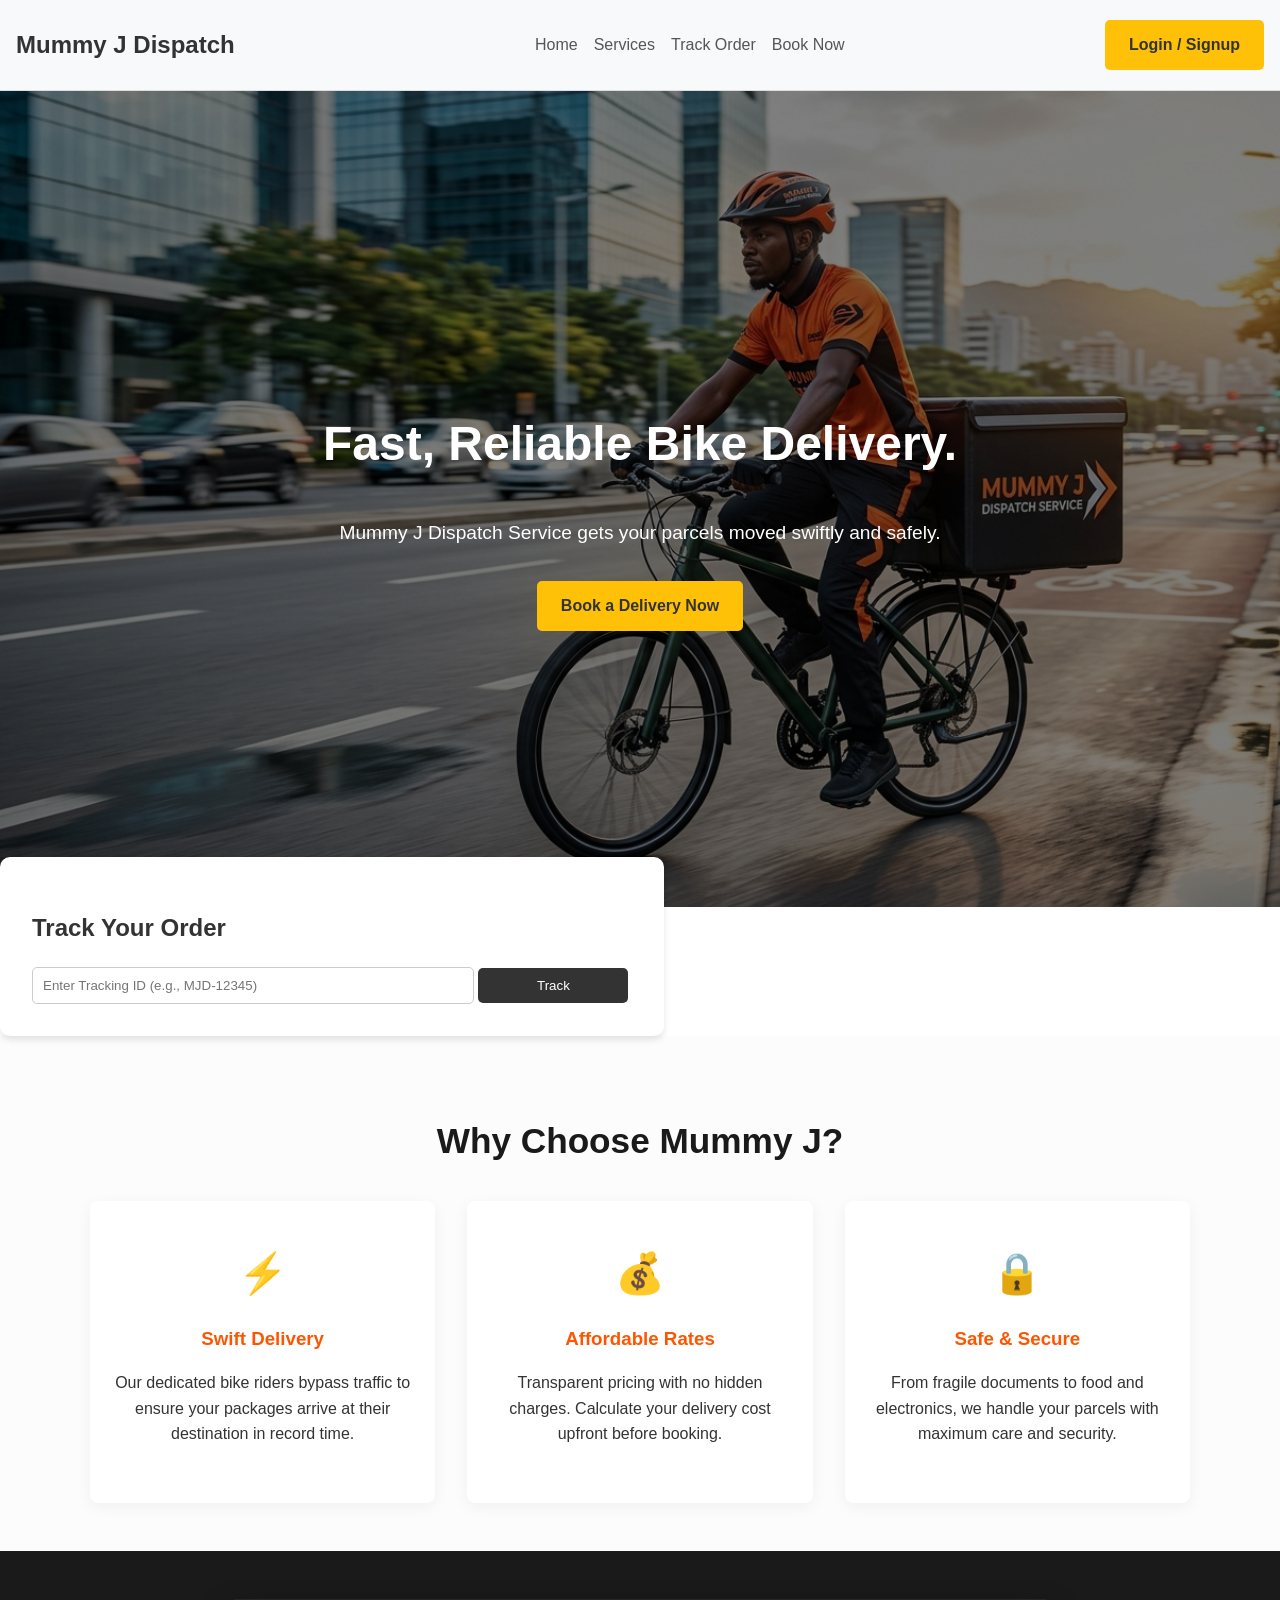
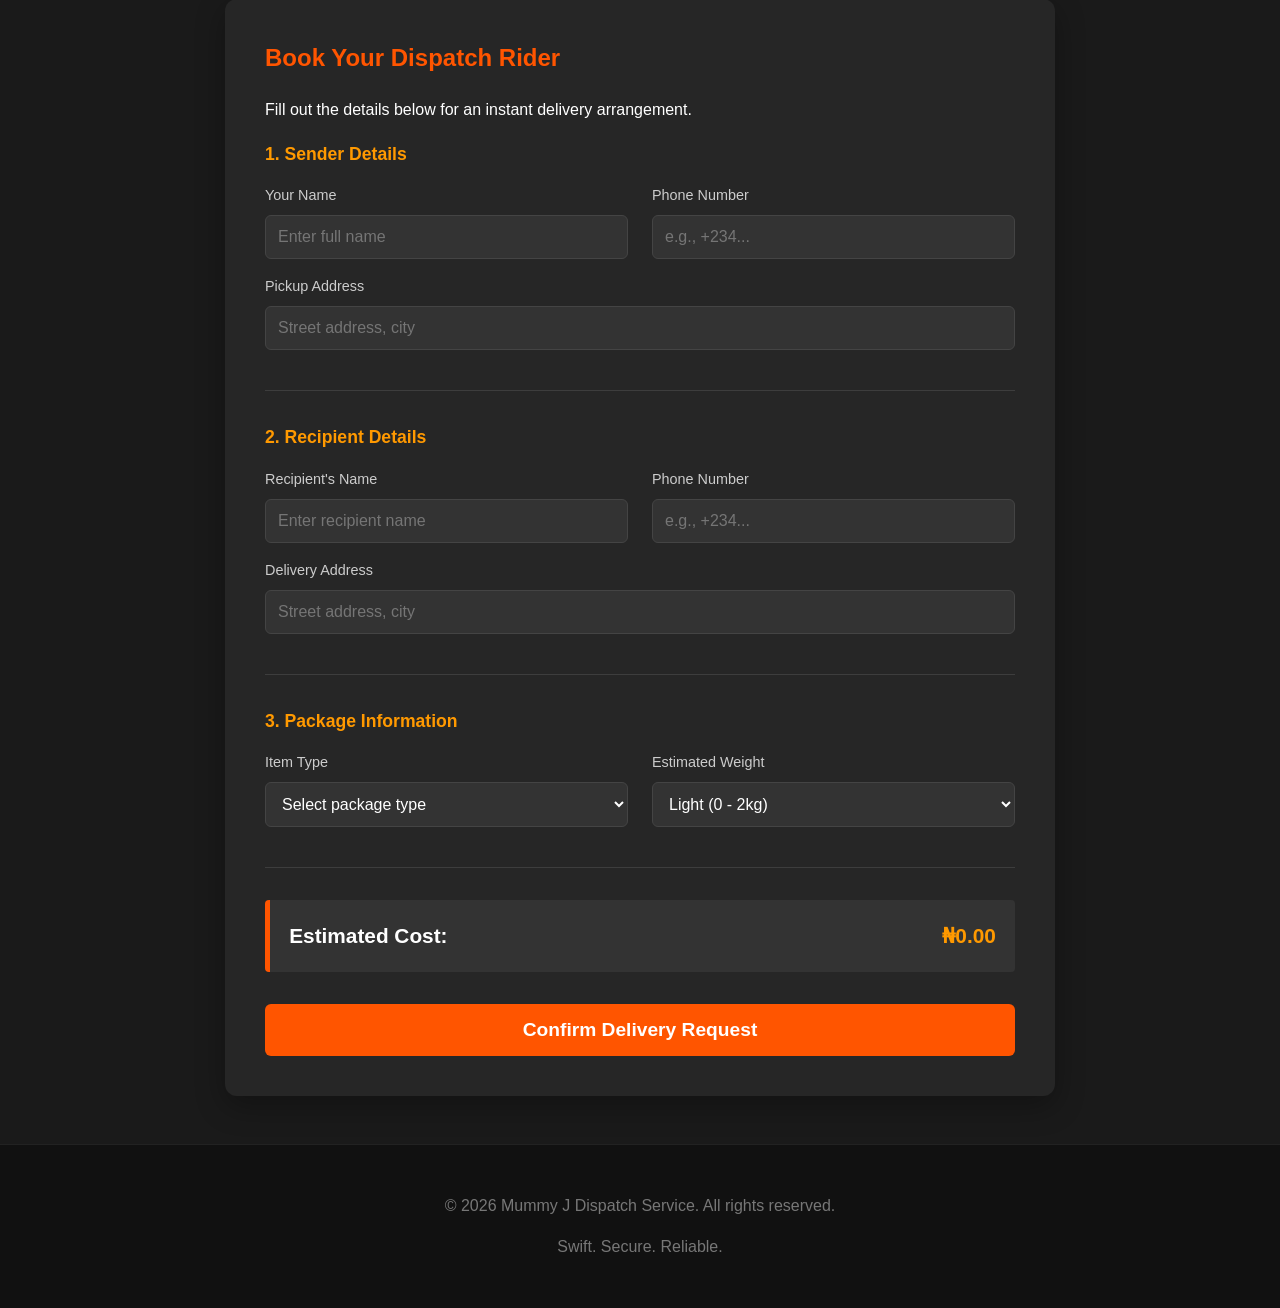
==== SRTWEB3/index.html @ 8ad34737 "i added a new project" ====
<!DOCTYPE html>
<html lang="en">
<head>
    <meta charset="UTF-8">
    <meta name="viewport" content="width=device-width, initial-scale=1.0">
    <title>Mummy J Dispatch Service - Fast & Reliable Bike Delivery</title>
    <link rel="stylesheet" href="styles.css">
    <style>
        /* BASIC CSS RESET & RESETTING DEFAULTS FOR LAYOUT (Styling Phase later) */
        body {
            font-family: 'Segoe UI', Tahoma, Geneva, Verdana, sans-serif;
            margin: 0;
            padding: 0;
            line-height: 1.6;
            color: #333;
        }

        /* 1. Header & Navigation */
        header {
            background-color: #f8f9fa;
            padding: 1rem;
            border-bottom: 1px solid #ddd;
        }
        nav {
            display: flex;
            justify-content: space-between;
            align-items: center;
        }
        .logo {
            font-size: 1.5rem;
            font-weight: bold;
            color: #333;
            text-decoration: none;
        }
        .nav-links {
            list-style: none;
            display: flex;
            gap: 1rem;
        }
        .nav-links a {
            text-decoration: none;
            color: #555;
            font-weight: 500;
        }

        /* 2. Hero Section */
        #hero {
            background-image: url('/SRTWEB3/medias/dispatch1.png');
            background-size: cover;
            background-position: center;
            height: 80vh; /* Takes up 80% of the viewport height */
            color: white;
            display: flex;
            flex-direction: column;
            justify-content: center;
            align-items: center;
            text-align: center;
            position: relative; /* Essential for overlay */
        }
        /* Create a dark overlay to make text readable */
        #hero::before {
            content: '';
            position: absolute;
            top: 0;
            left: 0;
            right: 0;
            bottom: 0;
            background-color: rgba(0, 0, 0, 0.5); /* Semi-transparent black */
            z-index: 1; /* Places the overlay behind the content */
        }
        #hero * { /* Ensure all content *inside* hero is above overlay */
            z-index: 2;
        }
        #hero h1 {
            font-size: 3rem;
            margin-bottom: 1rem;
        }
        #hero p {
            font-size: 1.2rem;
            margin-bottom: 2rem;
        }
        .cta-button {
            background-color: #ffc107; /* Bright amber/gold */
            color: #333;
            padding: 12px 24px;
            text-decoration: none;
            font-weight: bold;
            border-radius: 5px;
            border: none;
            cursor: pointer;
        }

        /* 3. Track Order Widget */
        #tracking {
            background-color: white;
            padding: 2rem;
            margin-top: -50px; /* Overlap effect, standard for tracking boxes */
            z-index: 10;
            position: relative;
            width: 80%;
            max-width: 600px;
            border-radius: 10px;
            box-shadow: 0 4px 6px rgba(0,0,0,0.1);
        }
        #tracking input[type="text"] {
            width: 70%;
            padding: 10px;
            border: 1px solid #ccc;
            border-radius: 5px;
        }
        #tracking button {
            width: 25%;
            padding: 10px;
            background-color: #333;
            color: white;
            border: none;
            border-radius: 5px;
            cursor: pointer;
        }

        /* Foundation Sections for Booking/Features (Styling needed later) */
        main section {
            padding: 3rem 1rem;
        }
    </style>
</head>
<body>

    <!-- 1. HEADER & NAVIGATION -->
    <header>
        <nav>
            <a href="#" class="logo">Mummy J Dispatch</a>
            <ul class="nav-links">
                <li><a href="#hero">Home</a></li>
                <li><a href="#features">Services</a></li>
                <li><a href="#tracking">Track Order</a></li>
                <li><a href="#booking">Book Now</a></li>
            </ul>
            <a href="#" class="cta-button login-btn">Login / Signup</a>
        </nav>
    </header>

    <main>
        <!-- 2. HERO SECTION (With Background Photo) -->
        <section id="hero">
            <h1>Fast, Reliable Bike Delivery.</h1>
            <p>Mummy J Dispatch Service gets your parcels moved swiftly and safely.</p>
            <a href="#booking" class="cta-button">Book a Delivery Now</a>
        </section>

        <!-- 3. TRACK ORDER WIDGET -->
        <section id="tracking">
            <h2>Track Your Order</h2>
            <form>
                <input type="text" placeholder="Enter Tracking ID (e.g., MJD-12345)">
                <button type="submit">Track</button>
            </form>
        </section>

        <!-- 4. CORE FEATURES (Responsive Grid) -->
        <section id="features">
            <h2>Why Choose Mummy J?</h2>
            <div class="features-grid">
                <div class="feature-card">
                    <div class="feature-icon">⚡</div>
                    <h3>Swift Delivery</h3>
                    <p>Our dedicated bike riders bypass traffic to ensure your packages arrive at their destination in record time.</p>
                </div>
                <div class="feature-card">
                    <div class="feature-icon">💰</div>
                    <h3>Affordable Rates</h3>
                    <p>Transparent pricing with no hidden charges. Calculate your delivery cost upfront before booking.</p>
                </div>
                <div class="feature-card">
                    <div class="feature-icon">🔒</div>
                    <h3>Safe & Secure</h3>
                    <p>From fragile documents to food and electronics, we handle your parcels with maximum care and security.</p>
                </div>
            </div>
        </section>

        <!-- 5. INTERACTIVE BOOKING FORM -->
        <section id="booking">
            <div class="booking-container">
                <h2>Book Your Dispatch Rider</h2>
                <p>Fill out the details below for an instant delivery arrangement.</p>
                
                <form id="dispatchBookingForm">
                    <!-- Step 1: Sender Information -->
                    <div class="form-group-section">
                        <h3>1. Sender Details</h3>
                        <div class="form-row">
                            <div class="input-box">
                                <label for="senderName">Your Name</label>
                                <input type="text" id="senderName" required placeholder="Enter full name">
                            </div>
                            <div class="input-box">
                                <label for="senderPhone">Phone Number</label>
                                <input type="tel" id="senderPhone" required placeholder="e.g., +234...">
                            </div>
                        </div>
                        <div class="input-box">
                            <label for="pickupAddress">Pickup Address</label>
                            <input type="text" id="pickupAddress" required placeholder="Street address, city">
                        </div>
                    </div>

                    <!-- Step 2: Receiver Information -->
                    <div class="form-group-section">
                        <h3>2. Recipient Details</h3>
                        <div class="form-row">
                            <div class="input-box">
                                <label for="receiverName">Recipient's Name</label>
                                <input type="text" id="receiverName" required placeholder="Enter recipient name">
                            </div>
                            <div class="input-box">
                                <label for="receiverPhone">Phone Number</label>
                                <input type="tel" id="receiverPhone" required placeholder="e.g., +234...">
                            </div>
                        </div>
                        <div class="input-box">
                            <label for="deliveryAddress">Delivery Address</label>
                            <input type="text" id="deliveryAddress" required placeholder="Street address, city">
                        </div>
                    </div>

                    <!-- Step 3: Package Details -->
                    <div class="form-group-section">
                        <h3>3. Package Information</h3>
                        <div class="form-row">
                            <div class="input-box">
                                <label for="itemType">Item Type</label>
                                <select id="itemType" required>
                                    <option value="" disabled selected>Select package type</option>
                                    <option value="documents">Documents / Papers</option>
                                    <option value="food">Food / Groceries</option>
                                    <option value="clothes">Clothing / Apparel</option>
                                    <option value="electronics">Electronics / Gadgets</option>
                                    <option value="other">Other Parcels</option>
                                </select>
                            </div>
                            <div class="input-box">
                                <label for="packageWeight">Estimated Weight</label>
                                <select id="packageWeight">
                                    <option value="light">Light (0 - 2kg)</option>
                                    <option value="medium">Medium (2kg - 5kg)</option>
                                    <option value="heavy">Heavy (5kg+)</option>
                                </select>
                            </div>
                        </div>
                    </div>

                    <!-- Pricing Display Box -->
                    <div class="price-estimation-box">
                        <span>Estimated Cost:</span>
                        <span id="calculatedPrice">₦0.00</span>
                    </div>

                    <button type="submit" class="submit-booking-btn">Confirm Delivery Request</button>
                </form>
            </div>
        </section>

        <!-- AUTHENTICATION MODAL POPUP -->
    <div id="authModal" class="modal-overlay">
        <div class="modal-content">
            <span class="close-modal-btn">&times;</span>
            
            <!-- Login Form Pane -->
            <div id="loginFormPane">
                <h2>Welcome Back</h2>
                <p>Log in to manage your Mummy J dispatches</p>
                <form id="userLoginForm">
                    <div class="input-box">
                        <label for="loginEmail">Email Address</label>
                        <input type="email" id="loginEmail" required placeholder="name@example.com">
                    </div>
                    <div class="input-box">
                        <label for="loginPassword">Password</label>
                        <input type="password" id="loginPassword" required placeholder="••••••••">
                    </div>
                    <button type="submit" class="submit-booking-btn">Log In</button>
                </form>
                <p class="auth-switch-text">Don't have an account? <span id="switchToSignup">Sign Up</span></p>
            </div>

            <!-- Signup Form Pane (Hidden by Default) -->
            <div id="signupFormPane" class="hidden-pane">
                <h2>Create Account</h2>
                <p>Join Mummy J Dispatch Service today</p>
                <form id="userSignupForm">
                    <div class="input-box">
                        <label for="signupName">Full Name</label>
                        <input type="text" id="signupName" required placeholder="John Doe">
                    </div>
                    <div class="input-box">
                        <label for="signupEmail">Email Address</label>
                        <input type="email" id="signupEmail" required placeholder="name@example.com">
                    </div>
                    <div class="input-box">
                        <label for="signupPassword">Password</label>
                        <input type="password" id="signupPassword" required placeholder="Min. 6 characters">
                    </div>
                    <button type="submit" class="submit-booking-btn">Register</button>
                </form>
                <p class="auth-switch-text">Already have an account? <span id="switchToLogin">Log In</span></p>
            </div>
        </div>


    </main>

    <!-- 6. FOOTER -->
    <footer>
        <div class="footer-content">
            <p>&copy; 2026 Mummy J Dispatch Service. All rights reserved.</p>
            <p>Swift. Secure. Reliable.</p>
        </div>
    </footer>

<script src="app.js"></script>
</body>
</html>
---- SRTWEB3/styles.css ----
/* Styling Section 4: Features Grid */
#features {
    background-color: #fcfcfc;
    text-align: center;
}
#features h2 {
    font-size: 2.2rem;
    color: #1a1a1a;
    margin-bottom: 2rem;
}
.features-grid {
    display: grid;
    grid-template-columns: repeat(auto-fit, minmax(280px, 1fr));
    gap: 2rem;
    max-width: 1100px;
    margin: 0 auto;
    padding: 0 1rem;
}
.feature-card {
    background: white;
    padding: 2.5rem 1.5rem;
    border-radius: 8px;
    box-shadow: 0 4px 15px rgba(0,0,0,0.05);
    transition: transform 0.3s ease;
}
.feature-card:hover {
    transform: translateY(-5px);
}
.feature-icon {
    font-size: 2.5rem;
    margin-bottom: 1rem;
}
.feature-card h3 {
    margin-bottom: 0.5rem;
    color: #ff5500; /* Match the Orange Accent */
}

/* Styling Section 5: Booking Form */
#booking {
    background-color: #1a1a1a; /* Dark charcoal section like the rider container box */
    color: white;
}
.booking-container {
    max-width: 750px;
    margin: 0 auto;
    background: #262626;
    padding: 2.5rem;
    border-radius: 12px;
    box-shadow: 0 10px 30px rgba(0,0,0,0.3);
}
.booking-container h2 {
    color: #ff5500;
    margin-top: 0;
}
.form-group-section {
    margin-bottom: 2rem;
    border-bottom: 1px solid #3d3d3d;
    padding-bottom: 1.5rem;
}
.form-group-section h3 {
    color: #ff9900;
    font-size: 1.1rem;
    margin-bottom: 1rem;
}
.form-row {
    display: flex;
    gap: 1.5rem;
}
.input-box {
    flex: 1;
    display: flex;
    flex-direction: column;
    margin-bottom: 1rem;
}
.input-box label {
    margin-bottom: 0.5rem;
    font-size: 0.9rem;
    color: #ccc;
}
.input-box input, .input-box select {
    padding: 12px;
    border: 1px solid #444;
    background-color: #333;
    color: white;
    border-radius: 6px;
    font-size: 1rem;
}
.input-box input:focus, .input-box select:focus {
    outline: 2px solid #ff5500;
    background-color: #3d3d3d;
}

/* Price Box & Submit Button */
.price-estimation-box {
    background-color: #333;
    padding: 1.2rem;
    border-left: 5px solid #ff5500;
    border-radius: 4px;
    display: flex;
    justify-content: space-between;
    font-size: 1.3rem;
    font-weight: bold;
    margin-bottom: 2rem;
}
#calculatedPrice {
    color: #ff9900;
}
.submit-booking-btn {
    width: 100%;
    background-color: #ff5500;
    color: white;
    border: none;
    padding: 15px;
    font-size: 1.2rem;
    font-weight: bold;
    border-radius: 6px;
    cursor: pointer;
    transition: background 0.2s;
}
.submit-booking-btn:hover {
    background-color: #e04b00;
}

/* Modal Background Overlay */
.modal-overlay {
    position: fixed;
    top: 0;
    left: 0;
    width: 100%;
    height: 100%;
    background-color: rgba(0, 0, 0, 0.75);
    display: flex;
    justify-content: center;
    align-items: center;
    z-index: 2000;
    opacity: 0;
    pointer-events: none;
    transition: opacity 0.3s ease;
}
.modal-overlay.active {
    opacity: 1;
    pointer-events: auto;
}

/* Modal Content Window */
.modal-content {
    background-color: #262626;
    color: white;
    padding: 2.5rem;
    border-radius: 12px;
    width: 90%;
    max-width: 420px;
    position: relative;
    box-shadow: 0 15px 40px rgba(0,0,0,0.5);
    border: 1px solid #333;
}
.close-modal-btn {
    position: absolute;
    top: 15px;
    right: 20px;
    font-size: 1.8rem;
    color: #aaa;
    cursor: pointer;
    transition: color 0.2s;
}
.close-modal-btn:hover {
    color: #ff5500;
}
.modal-content h2 {
    color: #ff5500;
    margin-bottom: 0.2rem;
}
.modal-content p {
    color: #aaa;
    font-size: 0.9rem;
    margin-bottom: 1.5rem;
}

/* Switch links */
.auth-switch-text {
    text-align: center;
    margin-top: 1.5rem;
    font-size: 0.9rem;
}
.auth-switch-text span {
    color: #ff9900;
    cursor: pointer;
    font-weight: bold;
    text-decoration: underline;
}
.auth-switch-text span:hover {
    color: #ff5500;
}
.hidden-pane {
    display: none;
}

/* ==========================================================================
   MOBILE & TABLET RESPONSIVENESS (BREAKPOINT: 768px)
   ========================================================================== */
@media (max-width: 768px) {
    /* 1. Navigation Menu Mobile Overhaul */
    .menu-toggle {
        display: flex;
        flex-direction: column;
        justify-content: space-between;
        width: 30px;
        height: 21px;
        cursor: pointer;
        z-index: 1001;
    }
    .menu-toggle span {
        display: block;
        height: 3px;
        width: 100%;
        background-color: #333;
        border-radius: 3px;
        transition: all 0.3s ease;
    }
    
    /* Turn hamburger icon into an 'X' when open */
    .menu-toggle.open span:nth-child(1) {
        transform: translateY(9px) rotate(45deg);
        background-color: #ff5500;
    }
    .menu-toggle.open span:nth-child(2) {
        opacity: 0;
    }
    .menu-toggle.open span:nth-child(3) {
        transform: translateY(-9px) rotate(-45deg);
        background-color: #ff5500;
    }

    .nav-links {
        position: fixed;
        top: 0;
        right: -100%; /* Invisible/Offscreen layout boundary by default */
        height: 100vh;
        width: 75%;
        max-width: 300px;
        background-color: #f8f9fa;
        flex-direction: column;
        justify-content: flex-start;
        padding: 80px 2rem 2rem 2rem;
        gap: 1.5rem;
        box-shadow: -5px 0 15px rgba(0,0,0,0.1);
        transition: right 0.4s cubic-bezier(0.1, 1, 0.1, 1);
        z-index: 1000;
    }
    .nav-links.active {
        right: 0; /* Slide view menu onto screen layout */
    }
    .desktop-login-hide {
        display: none !important; /* Hide standard nav button layout */
    }

    /* 2. Hero Typography Scaling */
    #hero {
        height: 65vh;
        padding: 0 1rem;
    }
    #hero h1 {
        font-size: 2rem;
    }
    #hero p {
        font-size: 1rem;
    }

    /* 3. Tracking Overlay Adjustments */
    #tracking {
        width: 90%;
        padding: 1.5rem 1rem;
        margin-top: -30px;
    }
    #tracking form {
        display: flex;
        flex-direction: column;
        gap: 0.8rem;
    }
    #tracking input[type="text"], #tracking button {
        width: 100% !important;
        box-sizing: border-box;
    }

    /* 4. Booking Module Adjustments */
    .booking-container {
        padding: 1.5rem 1rem;
    }
    .price-estimation-box {
        font-size: 1.1rem;
    }

    /* 5. Admin Dashboard Tables Grid */
    .admin-container {
        padding: 1rem 0.5rem;
    }
    .admin-header {
        flex-direction: column;
        gap: 1rem;
        text-align: center;
    }
}

/* Responsive fixes for mobile forms */
@media (max-width: 600px) {
    .form-row {
        flex-direction: column;
        gap: 0;
    }
}

/* Section 6: Footer */
footer {
    background-color: #111;
    color: #777;
    text-align: center;
    padding: 2rem 1rem;
    border-top: 1px solid #222;
}
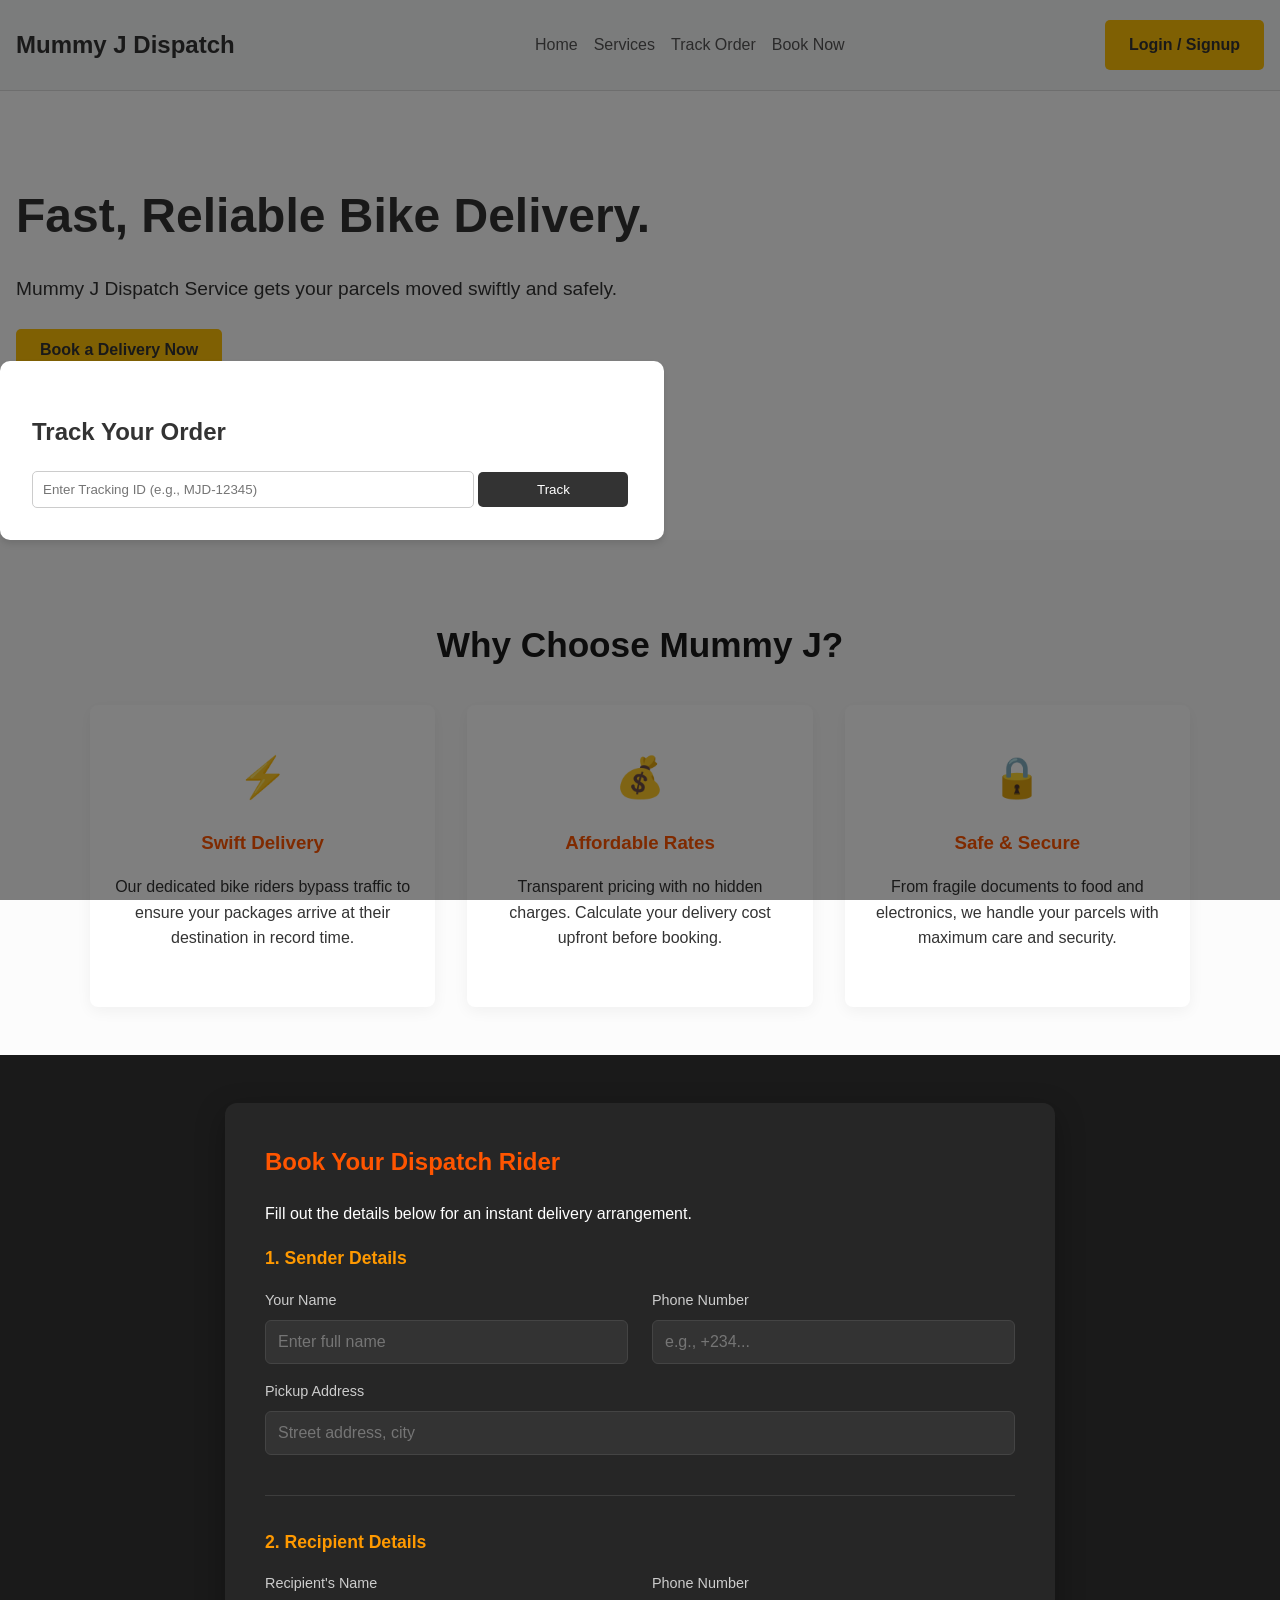
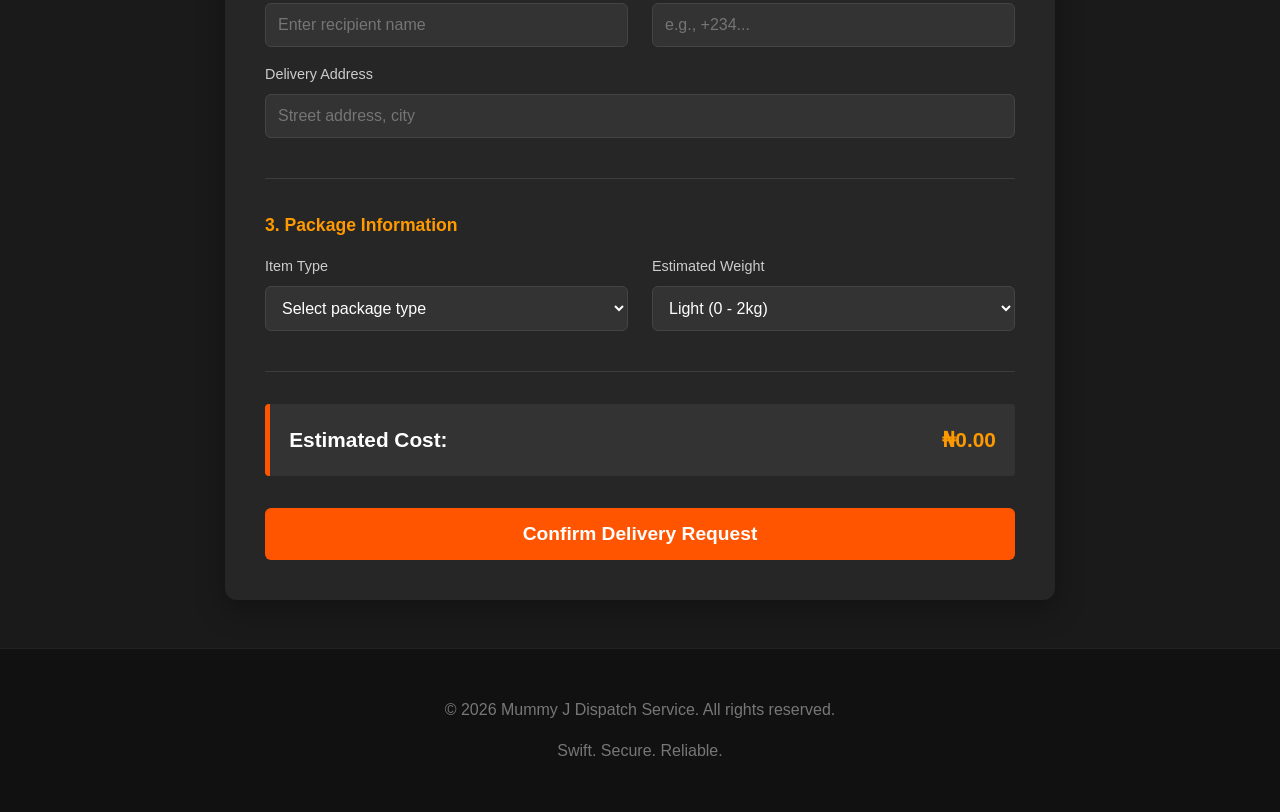
==== commit 2e2baf28: "i adjusted the js" ====
--- a/SRTWEB3/index.html
+++ b/SRTWEB3/index.html
@@ -41,7 +41,7 @@
             text-decoration: none;
             color: #555;
             font-weight: 500;
-        }
+        }S
 
         /* 2. Hero Section */
         #hero {
